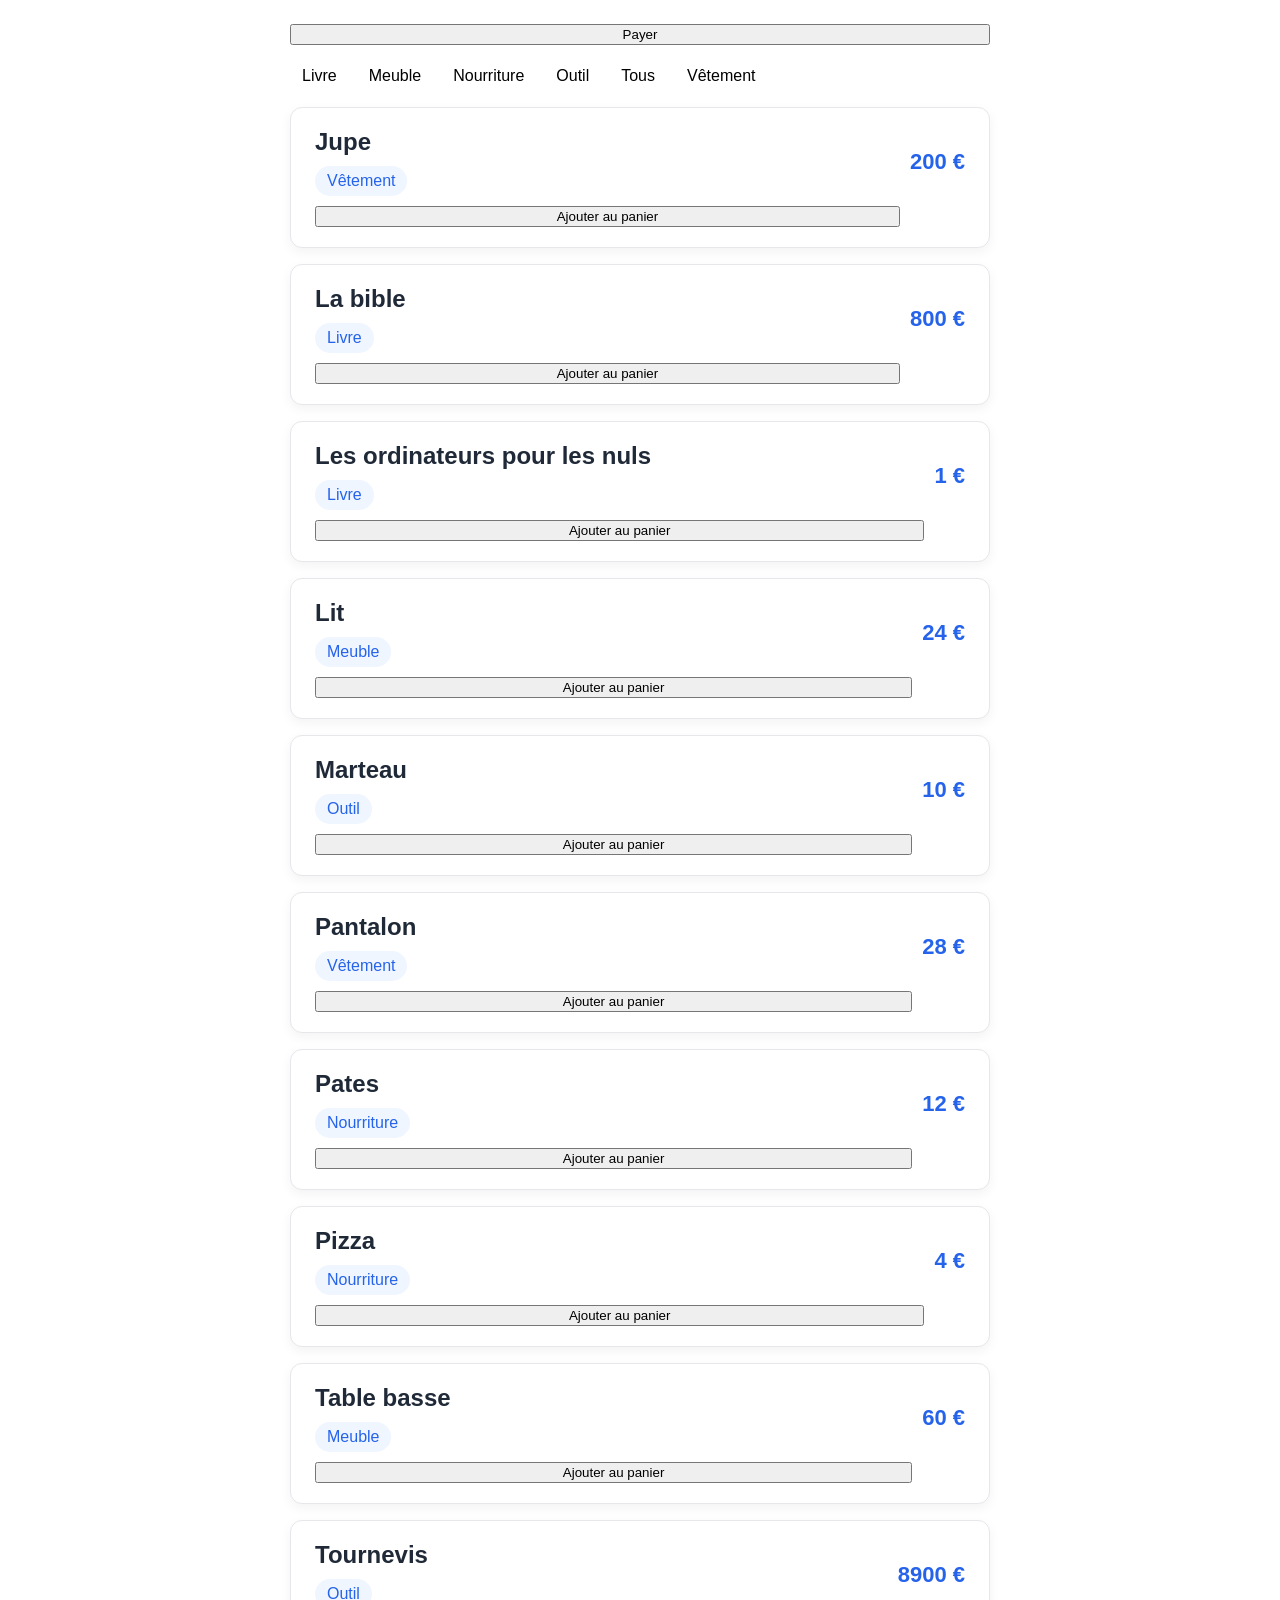
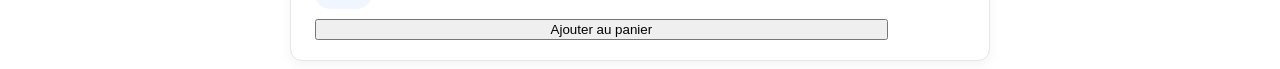
==== test.html @ cc284a0c "création de test.html, cela servira à mettre le champde exte et à tester à différents endroits sans " ====
<!DOCTYPE html>
<html>
    <head>
        <meta charset="utf-8">
        <meta http-equiv="X-UA-Compatible" content="IE=edge">

        <title>Boutique en ligne</title>

        <meta name="description" content="">
        <meta name="viewport" content="width=device-width, initial-scale=1">

        <link rel="stylesheet" href="style.css">
        <link rel="stylesheet" href="article.css">
        <script src="main.js" defer></script>
    </head>
    <body>

       <div id="cart-container">
    <div class="cart">
        <!-- Contient les articles ajoutés au panier -->
    </div>
    <button class="cart-button">Payer</button>
</div>

<div id="category-container">
    <!-- Catégories générées en JS -->
</div>

<div id="article-container">
    <!-- Articles générés en JS -->
</div>

    </body>
</html>
---- style.css ----
body {
    font-family: 'Helvetica', 'Arial', sans-serif;
}


#cart-container {
    display: flex;
    flex-direction: column;
    gap: 16px;
    max-width: 700px;
    margin: 0 auto;
}

#category-container {
    max-width: 700px;
    margin: 0 auto;
}

header {
    display: flex;
    border-bottom: solid 2px gray;
    height: 70px;
}

.header-logo {
    width: 20%;
    font-size: large;
    font-weight: 600;
    text-align: center;
    margin: auto;
}

.tab-list {
    display: flex;
    width: 80%;
}

.tab {
    width: stretch;
    text-align: center;
    align-items: center;
    border-left: solid 2px gray;
}

.tab-link {
    width: stretch;
    height: stretch;
    min-width: auto;
    border: none;
    background-color: #eee;
    font-size: large;
    font-weight: 600;
}

.tab-link:hover {
    background-color: #ddd;
}

#cat {
    list-style: none;       /* Supprime les points noirs */
    display: flex;
    flex-wrap: wrap;
    gap: 8px;
    padding: 0;
}

#ele{
    padding: 6px 12px;
    border-radius: 12px;
    font-size: medium;
}
---- article.css ----
#article-container {
    display: flex;
    flex-direction: column;
    gap: 16px;
    max-width: 700px;
    margin: 0 auto;
}

.article {
    display: grid;
    grid-template-columns: 1fr auto;
    grid-template-rows: auto auto;
    align-items: center;
    gap: 10px;

    background: white;
    padding: 20px 24px;
    border-radius: 12px;
    border: 1px solid #e5e7eb;
    box-shadow: 0 4px 12px rgba(0,0,0,0.05);
}

/* Nom : en haut à gauche */
.article h2 {
    grid-column: 1;
    grid-row: 1;
    margin: 0;
    color: #1f2937;
}

/* Catégorie : en bas à gauche */
.article p:nth-of-type(1) {
    grid-column: 1;
    grid-row: 2;
    margin: 0;

    color: #2563eb;
    background: #eff6ff;
    border-radius: 20px;
    padding: 6px 12px;
    width: fit-content;
}

/* Prix : à droite */
.article p:nth-of-type(2) {
    grid-column: 2;
    grid-row: 1 / 3;
    margin: 0;

    font-size: 22px;
    font-weight: bold;
    color: #2563eb;
}
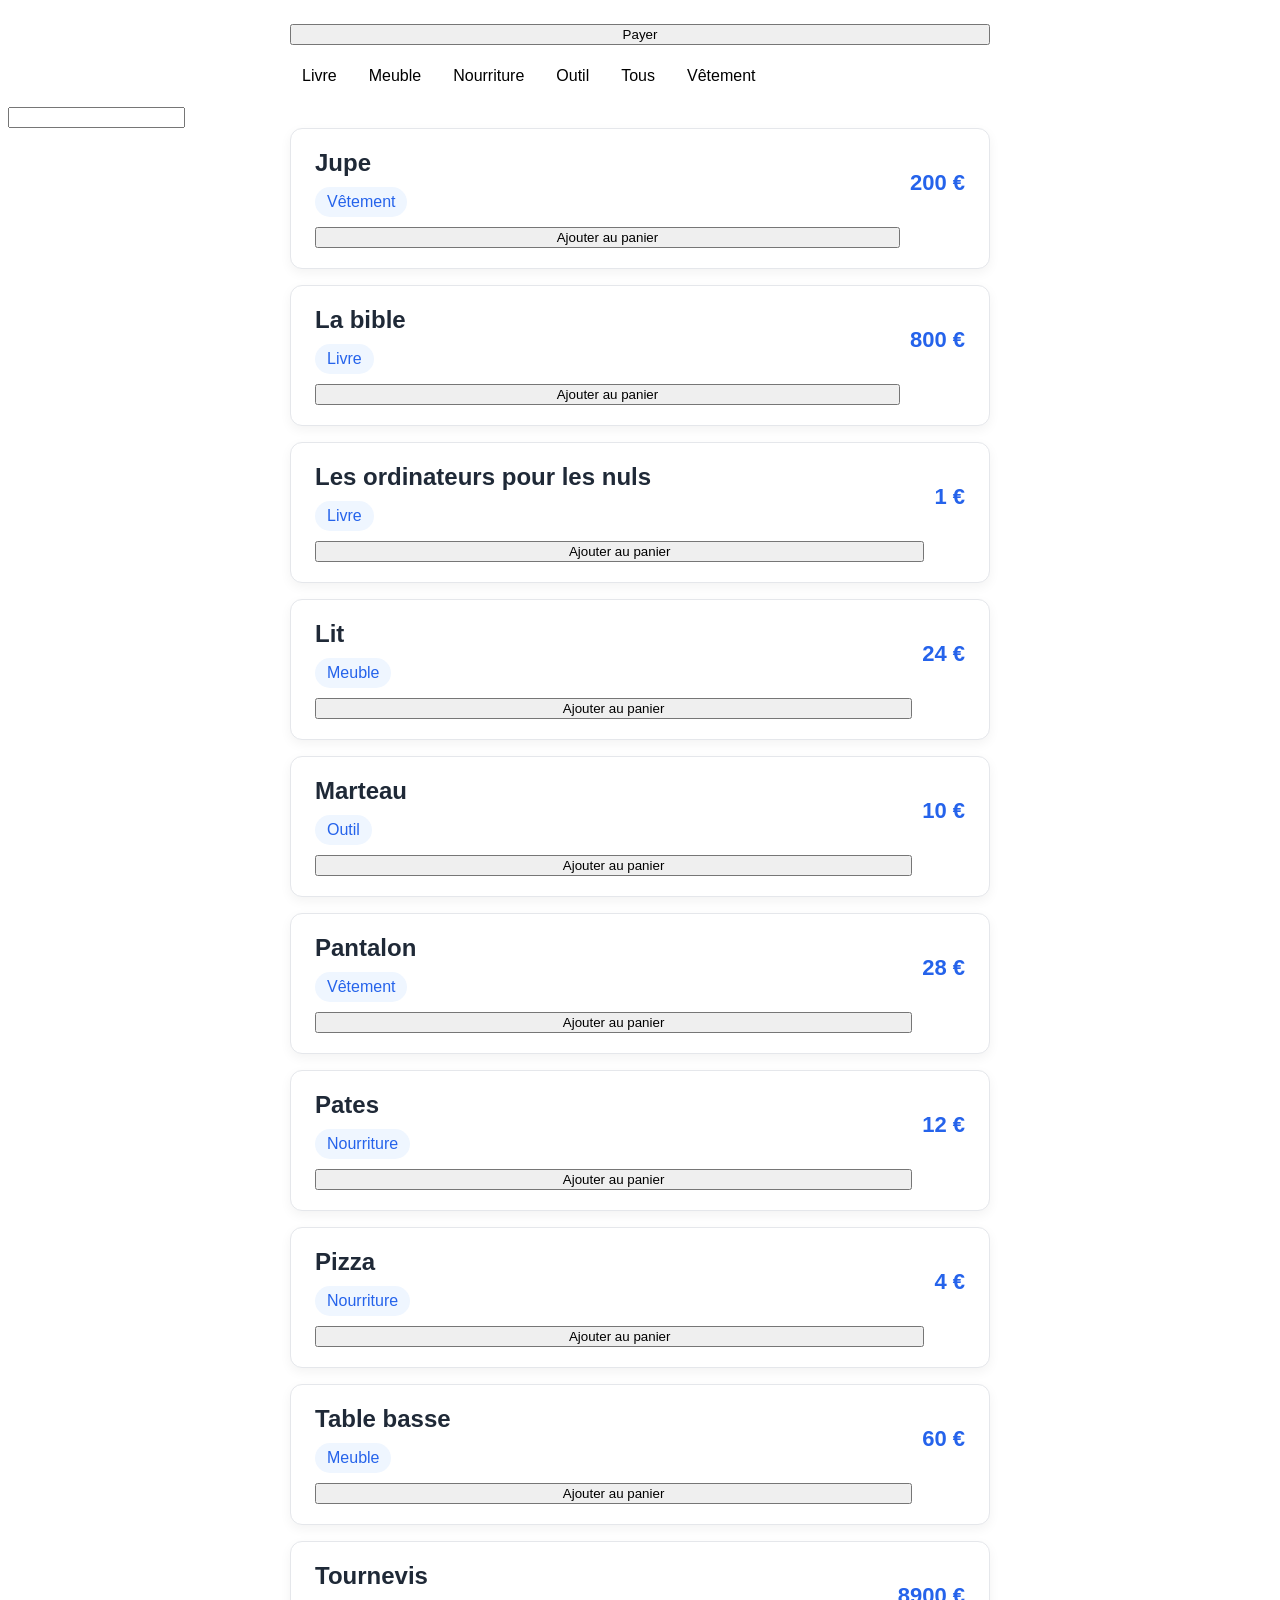
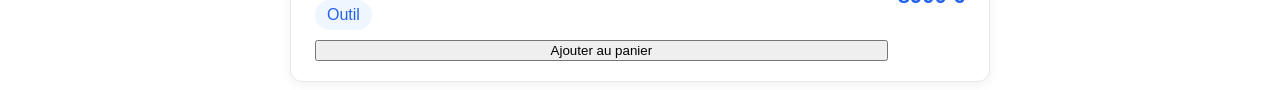
==== commit 065f2c5b: "ajout d'un champ de texte dans un formulaire juste après catégorie" ====
--- a/test.html
+++ b/test.html
@@ -25,6 +25,9 @@
 <div id="category-container">
     <!-- Catégories générées en JS -->
 </div>
+<form id="letters">
+    <input type="text" id="input_web"  pattern="[a-zA-Zà-ÿÀ-ŸñÑ]+" required/>
+</form>
 
 <div id="article-container">
     <!-- Articles générés en JS -->
